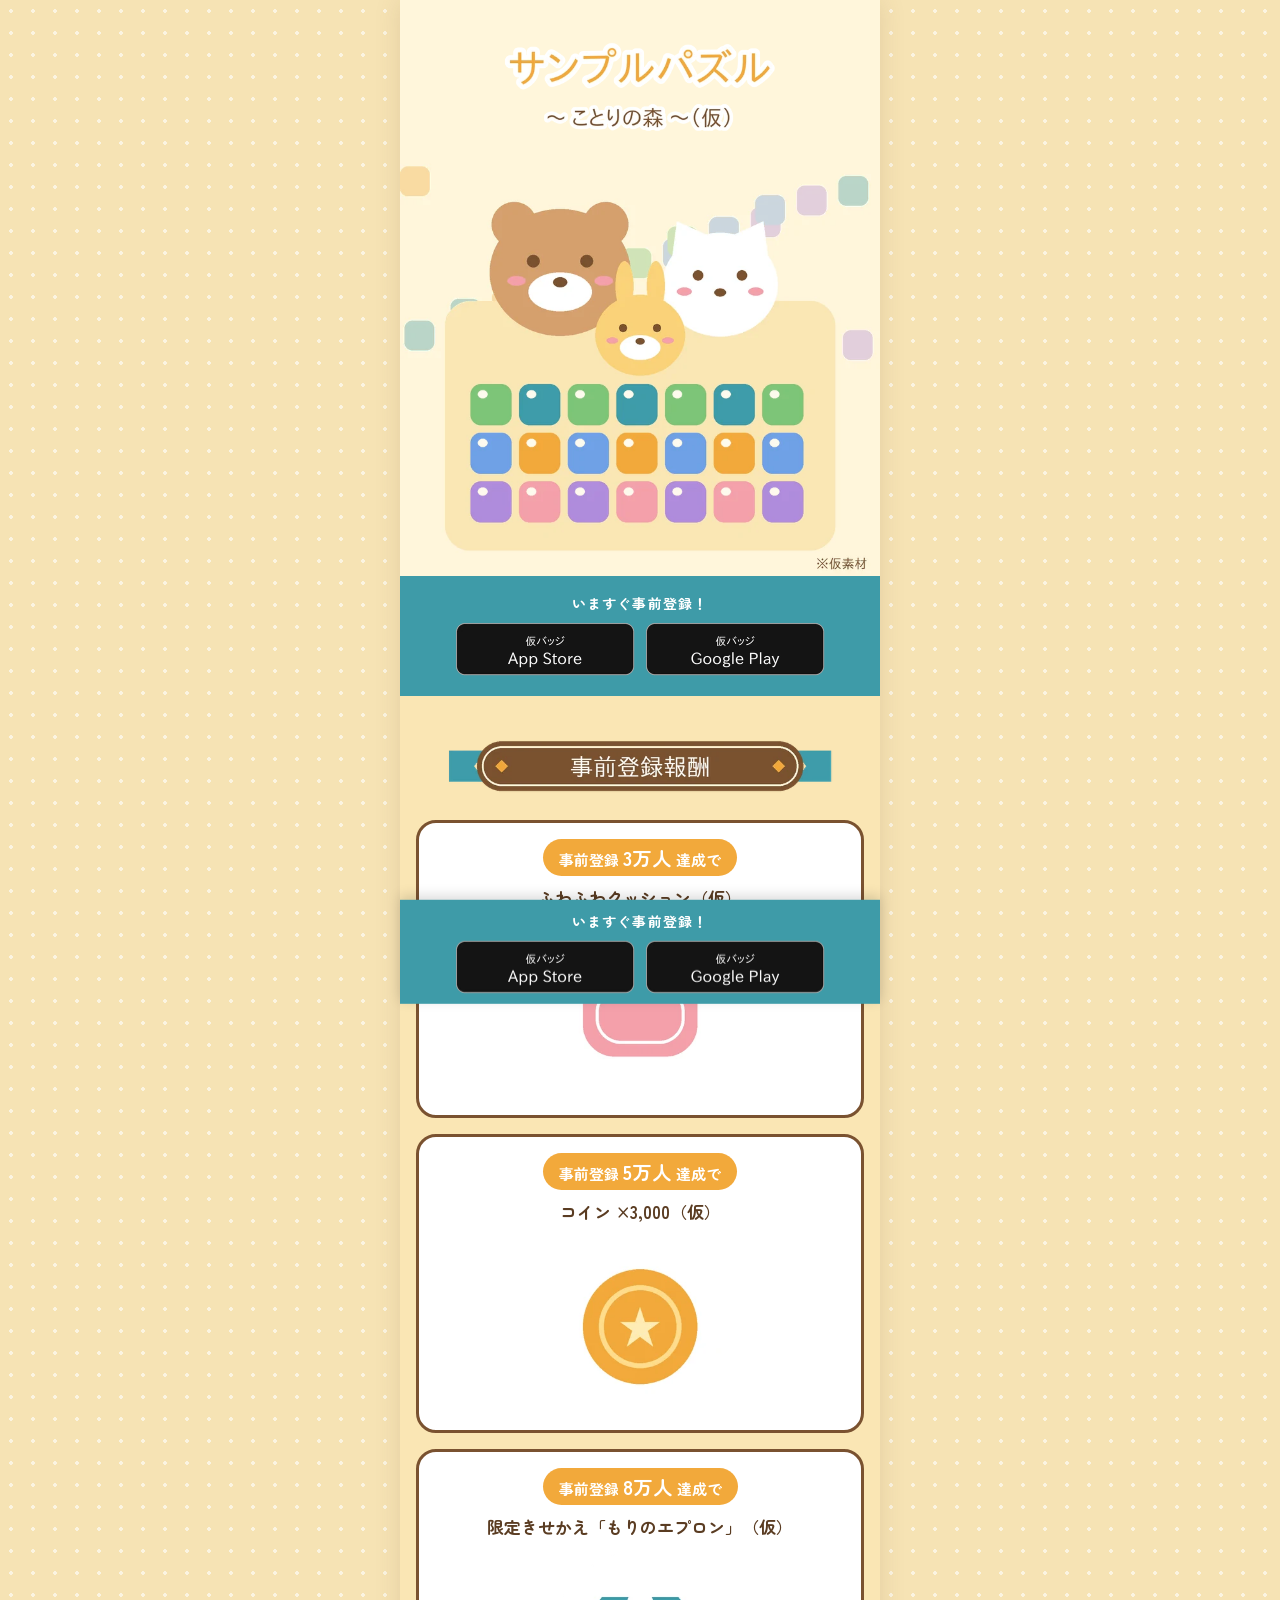
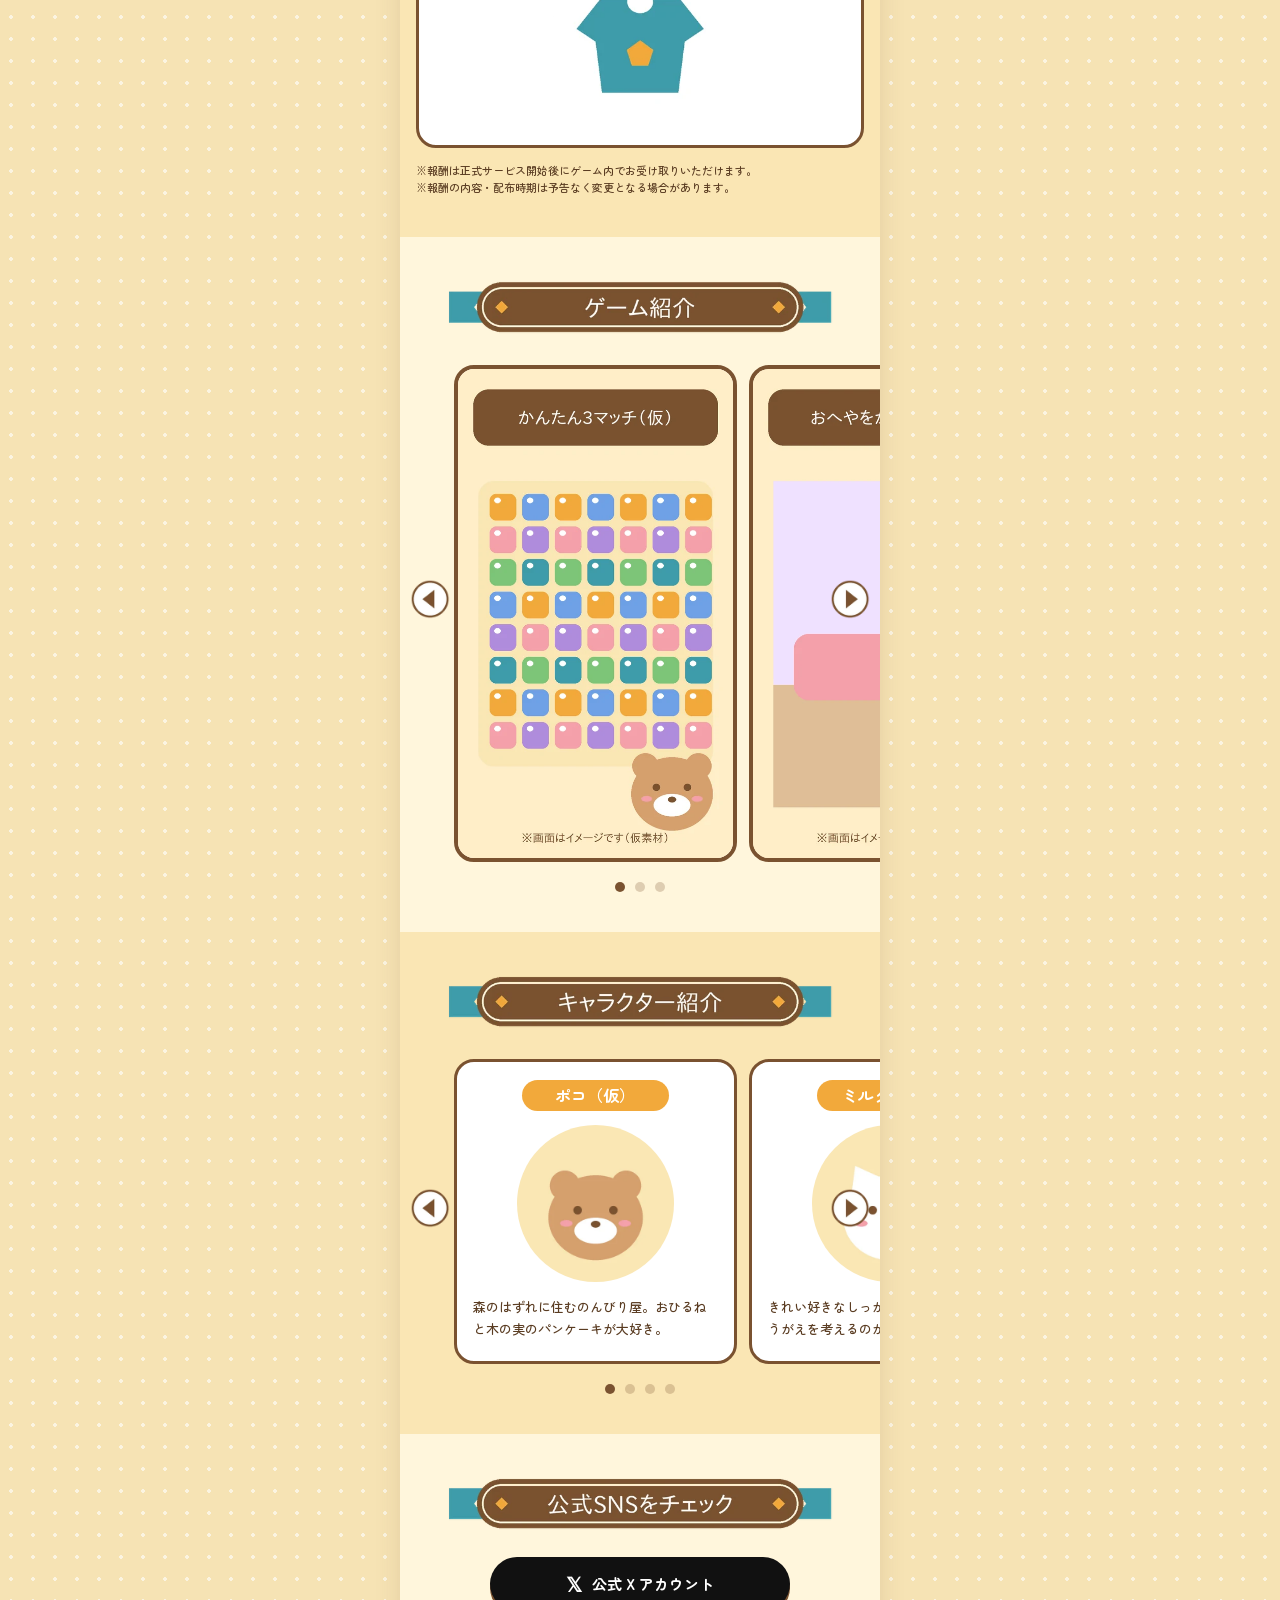
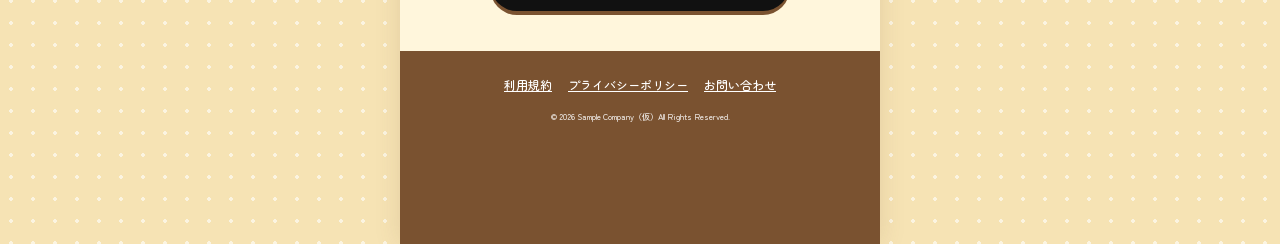
==== lp/index.html @ c40ac078 "事前登録LPのサンプルを追加（仕様書v0.7準拠・仮素材） Co-Authored-By: Claude Opus 5.5 <noreply@anthropic.com> Claude-Session" ====
<!DOCTYPE html>
<html lang="ja">
<head>
  <meta charset="UTF-8">
  <meta name="viewport" content="width=device-width, initial-scale=1, viewport-fit=cover">
  <title>サンプルパズル（仮）｜事前登録受付中</title>
  <meta name="description" content="かんたん3マッチパズル「サンプルパズル（仮）」の事前登録受付中！登録者数に応じて報酬をプレゼント。">

  <!-- OGP / Twitter カード（URL は config.js と合わせて管理） -->
  <meta property="og:type" content="website">
  <meta property="og:site_name" content="サンプルパズル（仮）">
  <meta property="og:title" content="サンプルパズル（仮）｜事前登録受付中">
  <meta property="og:description" content="かんたん3マッチパズル「サンプルパズル（仮）」の事前登録受付中！">
  <meta property="og:url" content="https://example.com/">
  <meta property="og:image" content="https://example.com/assets/img/ogp.png">
  <meta property="og:image:width" content="1200">
  <meta property="og:image:height" content="630">
  <meta property="og:locale" content="ja_JP">
  <meta name="twitter:card" content="summary_large_image">
  <meta name="twitter:site" content="@example_sample_puzzle">

  <link rel="preconnect" href="https://fonts.googleapis.com">
  <link rel="preconnect" href="https://fonts.gstatic.com" crossorigin>
  <link rel="stylesheet" href="https://fonts.googleapis.com/css2?family=Zen+Maru+Gothic:wght@500;700&display=swap">
  <link rel="stylesheet" href="assets/css/style.css">
  <link rel="preload" as="image" href="assets/img/kv.webp">

  <!-- OS 判定: 描画前に判定してボタンのちらつきを防ぐ。判定不可（PC 等）は両方表示 -->
  <script>
    (function () {
      var ua = navigator.userAgent;
      var os = "other";
      if (/iPhone|iPad|iPod/.test(ua) || (/Macintosh/.test(ua) && navigator.maxTouchPoints > 1)) os = "ios";
      else if (/Android/.test(ua)) os = "android";
      document.documentElement.setAttribute("data-os", os);
    })();
  </script>
  <script src="assets/js/config.js" defer></script>
  <script src="assets/js/main.js" defer></script>
</head>
<body>
  <div class="page">
    <main>
      <!-- S01 KV -->
      <header class="kv" id="s01">
        <img class="kv__image" src="assets/img/kv.webp" width="750" height="900" alt="サンプルパズル（仮）のキャラクターたちとパズル画面のイメージ" fetchpriority="high">
        <h1 class="kv__logo">
          <img src="assets/img/logo.webp" width="600" height="220" alt="サンプルパズル 〜ことりの森〜（仮）">
        </h1>
      </header>

      <!-- S02 CTA -->
      <section class="cta" id="s02" aria-label="事前登録">
        <p class="cta__lead">いますぐ事前登録！</p>
        <div class="store-buttons">
          <a class="store-button store-button--ios" data-href="store.ios" href="#">
            <img src="assets/img/badge_appstore.webp" width="360" height="108" alt="App Store で事前登録">
          </a>
          <a class="store-button store-button--android" data-href="store.android" href="#">
            <img src="assets/img/badge_googleplay.webp" width="360" height="108" alt="Google Play で事前登録">
          </a>
        </div>
      </section>

      <!-- S03 報酬 -->
      <section class="section reward" id="s03">
        <h2 class="section__heading">
          <img src="assets/img/h_reward.webp" width="640" height="110" alt="事前登録報酬" loading="lazy">
        </h2>
        <ol class="reward__list">
          <li class="reward-card">
            <p class="reward-card__count">事前登録 <strong>3万人</strong> 達成で</p>
            <p class="reward-card__name">ふわふわクッション（仮）</p>
            <img class="reward-card__image" src="assets/img/reward_1.webp" width="400" height="300" alt="" loading="lazy">
          </li>
          <li class="reward-card">
            <p class="reward-card__count">事前登録 <strong>5万人</strong> 達成で</p>
            <p class="reward-card__name">コイン ×3,000（仮）</p>
            <img class="reward-card__image" src="assets/img/reward_2.webp" width="400" height="300" alt="" loading="lazy">
          </li>
          <li class="reward-card">
            <p class="reward-card__count">事前登録 <strong>8万人</strong> 達成で</p>
            <p class="reward-card__name">限定きせかえ「もりのエプロン」（仮）</p>
            <img class="reward-card__image" src="assets/img/reward_3.webp" width="400" height="300" alt="" loading="lazy">
          </li>
        </ol>
        <p class="reward__note">
          ※報酬は正式サービス開始後にゲーム内でお受け取りいただけます。<br>
          ※報酬の内容・配布時期は予告なく変更となる場合があります。
        </p>
      </section>

      <!-- S04 ゲーム紹介 -->
      <section class="section game" id="s04">
        <h2 class="section__heading">
          <img src="assets/img/h_game.webp" width="640" height="110" alt="ゲーム紹介" loading="lazy">
        </h2>
        <div class="slider slider--screens" data-slider aria-label="ゲーム画面" aria-roledescription="carousel">
          <button class="slider__arrow slider__arrow--prev" type="button" aria-label="前のゲーム画面">
            <img src="assets/img/arrow_left.webp" width="96" height="96" alt="" loading="lazy">
          </button>
          <ul class="slider__track">
            <li class="slider__slide">
              <img class="screen" src="assets/img/ss_1.webp" width="540" height="960" alt="ゲーム画面1: 同じ色のブロックを3つそろえて消すパズル" loading="lazy">
            </li>
            <li class="slider__slide">
              <img class="screen" src="assets/img/ss_2.webp" width="540" height="960" alt="ゲーム画面2: 家具を置いておへやをかざる画面" loading="lazy">
            </li>
            <li class="slider__slide">
              <img class="screen" src="assets/img/ss_3.webp" width="540" height="960" alt="ゲーム画面3: なかまのキャラクター一覧" loading="lazy">
            </li>
          </ul>
          <button class="slider__arrow slider__arrow--next" type="button" aria-label="次のゲーム画面">
            <img src="assets/img/arrow_right.webp" width="96" height="96" alt="" loading="lazy">
          </button>
          <div class="slider__dots"></div>
        </div>
      </section>

      <!-- S05 キャラ紹介 -->
      <section class="section chara" id="s05">
        <h2 class="section__heading">
          <img src="assets/img/h_chara.webp" width="640" height="110" alt="キャラクター紹介" loading="lazy">
        </h2>
        <div class="slider slider--chara" data-slider aria-label="キャラクター" aria-roledescription="carousel">
          <button class="slider__arrow slider__arrow--prev" type="button" aria-label="前のキャラクター">
            <img src="assets/img/arrow_left.webp" width="96" height="96" alt="" loading="lazy">
          </button>
          <ul class="slider__track">
            <li class="slider__slide">
              <article class="chara-card">
                <h3 class="chara-card__name">ポコ（仮）</h3>
                <img class="chara-card__image" src="assets/img/chara_1.webp" width="400" height="400" alt="" loading="lazy">
                <p class="chara-card__text">森のはずれに住むのんびり屋。おひるねと木の実のパンケーキが大好き。</p>
              </article>
            </li>
            <li class="slider__slide">
              <article class="chara-card">
                <h3 class="chara-card__name">ミルク（仮）</h3>
                <img class="chara-card__image" src="assets/img/chara_2.webp" width="400" height="400" alt="" loading="lazy">
                <p class="chara-card__text">きれい好きなしっかり者。おへやのもようがえを考えるのが得意。</p>
              </article>
            </li>
            <li class="slider__slide">
              <article class="chara-card">
                <h3 class="chara-card__name">ぴょん太（仮）</h3>
                <img class="chara-card__image" src="assets/img/chara_3.webp" width="400" height="400" alt="" loading="lazy">
                <p class="chara-card__text">元気いっぱいの食いしんぼう。ぴょんぴょん跳ねてブロックを集める。</p>
              </article>
            </li>
            <li class="slider__slide">
              <article class="chara-card">
                <h3 class="chara-card__name">ソラ（仮）</h3>
                <img class="chara-card__image" src="assets/img/chara_4.webp" width="400" height="400" alt="" loading="lazy">
                <p class="chara-card__text">空をながめるのが好きな物知り。みんなにパズルのコツを教えてくれる。</p>
              </article>
            </li>
          </ul>
          <button class="slider__arrow slider__arrow--next" type="button" aria-label="次のキャラクター">
            <img src="assets/img/arrow_right.webp" width="96" height="96" alt="" loading="lazy">
          </button>
          <div class="slider__dots"></div>
        </div>
      </section>

      <!-- S06 SNS -->
      <section class="section sns" id="s06">
        <h2 class="section__heading">
          <img src="assets/img/h_sns.webp" width="640" height="110" alt="公式SNSをチェックしてね" loading="lazy">
        </h2>
        <a class="sns__button" data-href="sns.x" href="#">
          <span class="sns__icon" aria-hidden="true">𝕏</span>
          <span>公式 X アカウント</span>
        </a>
      </section>
    </main>

    <!-- S07 フッター -->
    <footer class="footer" id="s07">
      <ul class="footer__links">
        <li><a data-href="footer.terms" href="#">利用規約</a></li>
        <li><a data-href="footer.privacy" href="#">プライバシーポリシー</a></li>
        <li><a data-href="footer.contact" href="#">お問い合わせ</a></li>
      </ul>
      <p class="footer__copy"><small>&copy; 2026 Sample Company（仮）All Rights Reserved.</small></p>
    </footer>
  </div>

  <!-- C01 追従 CTA バー（S02 と同デザイン） -->
  <aside class="follow-bar" id="c01" aria-label="事前登録" aria-hidden="true">
    <div class="follow-bar__inner">
      <p class="cta__lead">いますぐ事前登録！</p>
      <div class="store-buttons">
        <a class="store-button store-button--ios" data-href="store.ios" href="#" tabindex="-1">
          <img src="assets/img/badge_appstore.webp" width="360" height="108" alt="App Store で事前登録" loading="lazy">
        </a>
        <a class="store-button store-button--android" data-href="store.android" href="#" tabindex="-1">
          <img src="assets/img/badge_googleplay.webp" width="360" height="108" alt="Google Play で事前登録" loading="lazy">
        </a>
      </div>
    </div>
  </aside>
</body>
</html>
---- lp/assets/css/style.css ----
/* ==========================================================================
   事前登録 LP サンプル
   - SP 優先（375px 基準）。ブレークポイントなし
   - 480px までは流体、超えたら幅固定で中央寄せ。背景は全幅
   ========================================================================== */

:root {
  --page-max: 480px;
  --bar-h: 96px; /* C01 の高さ（S02 と共通のボタン構成） */

  --c-bg-outer: #f6e3b4;
  --c-bg: #fff6dc;
  --c-bg-dark: #fae6b4;
  --c-text: #5a3c22;
  --c-brown: #7a5230;
  --c-teal: #3e9ba8;
  --c-orange: #f2a93b;
  --c-white: #fff;

  --font-body: "Zen Maru Gothic", "Hiragino Maru Gothic ProN", "BIZ UDPGothic", "Meiryo", sans-serif;
}

*,
*::before,
*::after {
  box-sizing: border-box;
}

html {
  -webkit-text-size-adjust: 100%;
}

body {
  margin: 0;
  font-family: var(--font-body);
  font-weight: 500;
  font-size: 15px;
  line-height: 1.7;
  color: var(--c-text);
  /* 全幅背景（PC で左右に見える部分） */
  background-color: var(--c-bg-outer);
  background-image: radial-gradient(rgba(255, 255, 255, 0.6) 2px, transparent 2px);
  background-size: 22px 22px;
}

img {
  display: block;
  max-width: 100%;
  height: auto;
}

ul,
ol {
  margin: 0;
  padding: 0;
  list-style: none;
}

h1,
h2,
h3,
p {
  margin: 0;
}

a {
  color: inherit;
}

/* ---------- ページ枠 ---------- */
.page {
  max-width: var(--page-max);
  margin: 0 auto;
  background: var(--c-bg);
  box-shadow: 0 0 24px rgba(122, 82, 48, 0.15);
}

/* ---------- S01 KV ---------- */
.kv {
  position: relative;
}

.kv__logo {
  position: absolute;
  left: 50%;
  top: 3%;
  width: 78%;
  transform: translateX(-50%);
}

/* ---------- S02 / C01 共通 CTA ---------- */
.cta {
  padding: 16px 16px 20px;
  background: var(--c-teal);
  text-align: center;
}

.cta__lead {
  margin-bottom: 6px;
  font-size: 14px;
  font-weight: 700;
  color: var(--c-white);
  letter-spacing: 0.08em;
}

.store-buttons {
  display: flex;
  justify-content: center;
  gap: 10px;
}

.store-button {
  display: block;
  width: min(48%, 180px);
  transition: transform 0.15s;
}

.store-button:active {
  transform: scale(0.96);
}

/* OS 判定: iOS / Android は 1 つだけ表示。判定不可（PC 等）は両方表示 */
[data-os="ios"] .store-button--android,
[data-os="android"] .store-button--ios {
  display: none;
}

[data-os="ios"] .store-button,
[data-os="android"] .store-button {
  width: min(60%, 220px);
}

/* ---------- C01 追従 CTA バー ---------- */
.follow-bar {
  position: fixed;
  left: 0;
  right: 0;
  bottom: 0;
  z-index: 100;
  pointer-events: none;
  transform: translateY(100%);
  visibility: hidden;
  transition: transform 0.3s ease, visibility 0s linear 0.3s;
}

.follow-bar.is-visible {
  pointer-events: auto;
  transform: translateY(0);
  visibility: visible;
  transition: transform 0.3s ease, visibility 0s;
}

.follow-bar__inner {
  max-width: var(--page-max);
  min-height: var(--bar-h);
  margin: 0 auto;
  padding: 10px 16px calc(10px + env(safe-area-inset-bottom));
  background: var(--c-teal);
  text-align: center;
  box-shadow: 0 -4px 12px rgba(0, 0, 0, 0.15);
}

/* ---------- セクション共通 ---------- */
.section {
  padding: 36px 16px 40px;
}

.section:nth-of-type(even) {
  background: var(--c-bg-dark);
}

.section__heading {
  width: 88%;
  margin: 0 auto 20px;
}

/* ---------- S03 報酬 ---------- */
.reward__list {
  display: grid;
  gap: 16px;
}

.reward-card {
  padding: 16px 16px 8px;
  border: 3px solid var(--c-brown);
  border-radius: 20px;
  background: var(--c-white);
  text-align: center;
}

.reward-card__count {
  display: inline-block;
  padding: 2px 16px;
  border-radius: 999px;
  background: var(--c-orange);
  color: var(--c-white);
  font-weight: 700;
}

.reward-card__count strong {
  font-size: 1.3em;
}

.reward-card__name {
  margin-top: 8px;
  font-size: 17px;
  font-weight: 700;
}

.reward-card__image {
  width: 62%;
  margin: 4px auto 0;
}

.reward__note {
  margin-top: 14px;
  font-size: 11px;
  line-height: 1.6;
}

/* ---------- スライダー共通（S04 / S05） ---------- */
.slider {
  position: relative;
}

.slider__track {
  position: relative; /* offsetLeft の基準 */
  display: flex;
  gap: 12px;
  overflow-x: auto;
  scroll-snap-type: x mandatory;
  scrollbar-width: none;
  -webkit-overflow-scrolling: touch;
  /* 左右に前後スライドを少し見せる */
  padding: 4px 12% 8px;
  margin: 0 -16px;
}

.slider__track::-webkit-scrollbar {
  display: none;
}

.slider__slide {
  flex: 0 0 76%;
  scroll-snap-align: center;
  scroll-snap-stop: always;
}

.slider__arrow {
  position: absolute;
  top: 45%;
  z-index: 2;
  width: 40px;
  height: 40px;
  padding: 0;
  border: 0;
  background: none;
  cursor: pointer;
  transform: translateY(-50%);
  -webkit-tap-highlight-color: transparent;
}

.slider__arrow--prev {
  left: -6px;
}

.slider__arrow--next {
  right: -6px;
}

.slider__arrow:focus-visible,
.slider__dot:focus-visible {
  outline: 3px solid var(--c-orange);
  outline-offset: 2px;
  border-radius: 50%;
}

.slider__dots {
  display: flex;
  justify-content: center;
  gap: 10px;
  margin-top: 12px;
}

.slider__dot {
  width: 10px;
  height: 10px;
  padding: 0;
  border: 0;
  border-radius: 50%;
  background: rgba(122, 82, 48, 0.25);
  cursor: pointer;
}

.slider__dot.is-active {
  background: var(--c-brown);
}

/* S04 スクショ */
.screen {
  border: 4px solid var(--c-brown);
  border-radius: 20px;
  background: var(--c-white);
}

/* S05 キャラカード */
.chara-card {
  height: 100%;
  padding: 18px 16px 20px;
  border: 3px solid var(--c-brown);
  border-radius: 20px;
  background: var(--c-white);
  text-align: center;
}

.chara-card__name {
  display: inline-block;
  min-width: 60%;
  padding: 2px 16px;
  border-radius: 999px;
  background: var(--c-orange);
  color: var(--c-white);
  font-size: 16px;
}

.chara-card__image {
  width: 64%;
  margin: 14px auto;
  border-radius: 50%;
}

.chara-card__text {
  font-size: 13px;
  text-align: left;
}

/* ---------- S06 SNS ---------- */
.sns {
  text-align: center;
}

.sns__button {
  display: inline-flex;
  align-items: center;
  justify-content: center;
  gap: 10px;
  width: min(80%, 300px);
  padding: 14px 20px;
  border-radius: 999px;
  background: #111;
  color: var(--c-white);
  font-weight: 700;
  text-decoration: none;
  box-shadow: 0 4px 0 var(--c-brown);
  transition: transform 0.15s, box-shadow 0.15s;
}

.sns__button:active {
  transform: translateY(4px);
  box-shadow: none;
}

.sns__icon {
  font-size: 20px;
  line-height: 1;
}

/* ---------- S07 フッター ---------- */
.footer {
  padding: 24px 16px;
  /* 状態C: フッター到達時も C01 にフッターが隠れないよう、末尾にバー分の余白 */
  padding-bottom: calc(24px + var(--bar-h) + env(safe-area-inset-bottom));
  background: var(--c-brown);
  color: var(--c-white);
  text-align: center;
}

.footer__links {
  display: flex;
  flex-wrap: wrap;
  justify-content: center;
  gap: 4px 16px;
  font-size: 12px;
}

.footer__copy {
  margin-top: 12px;
  font-size: 10px;
  opacity: 0.85;
}

@media (prefers-reduced-motion: reduce) {
  .follow-bar,
  .follow-bar.is-visible {
    transition: none;
  }
}
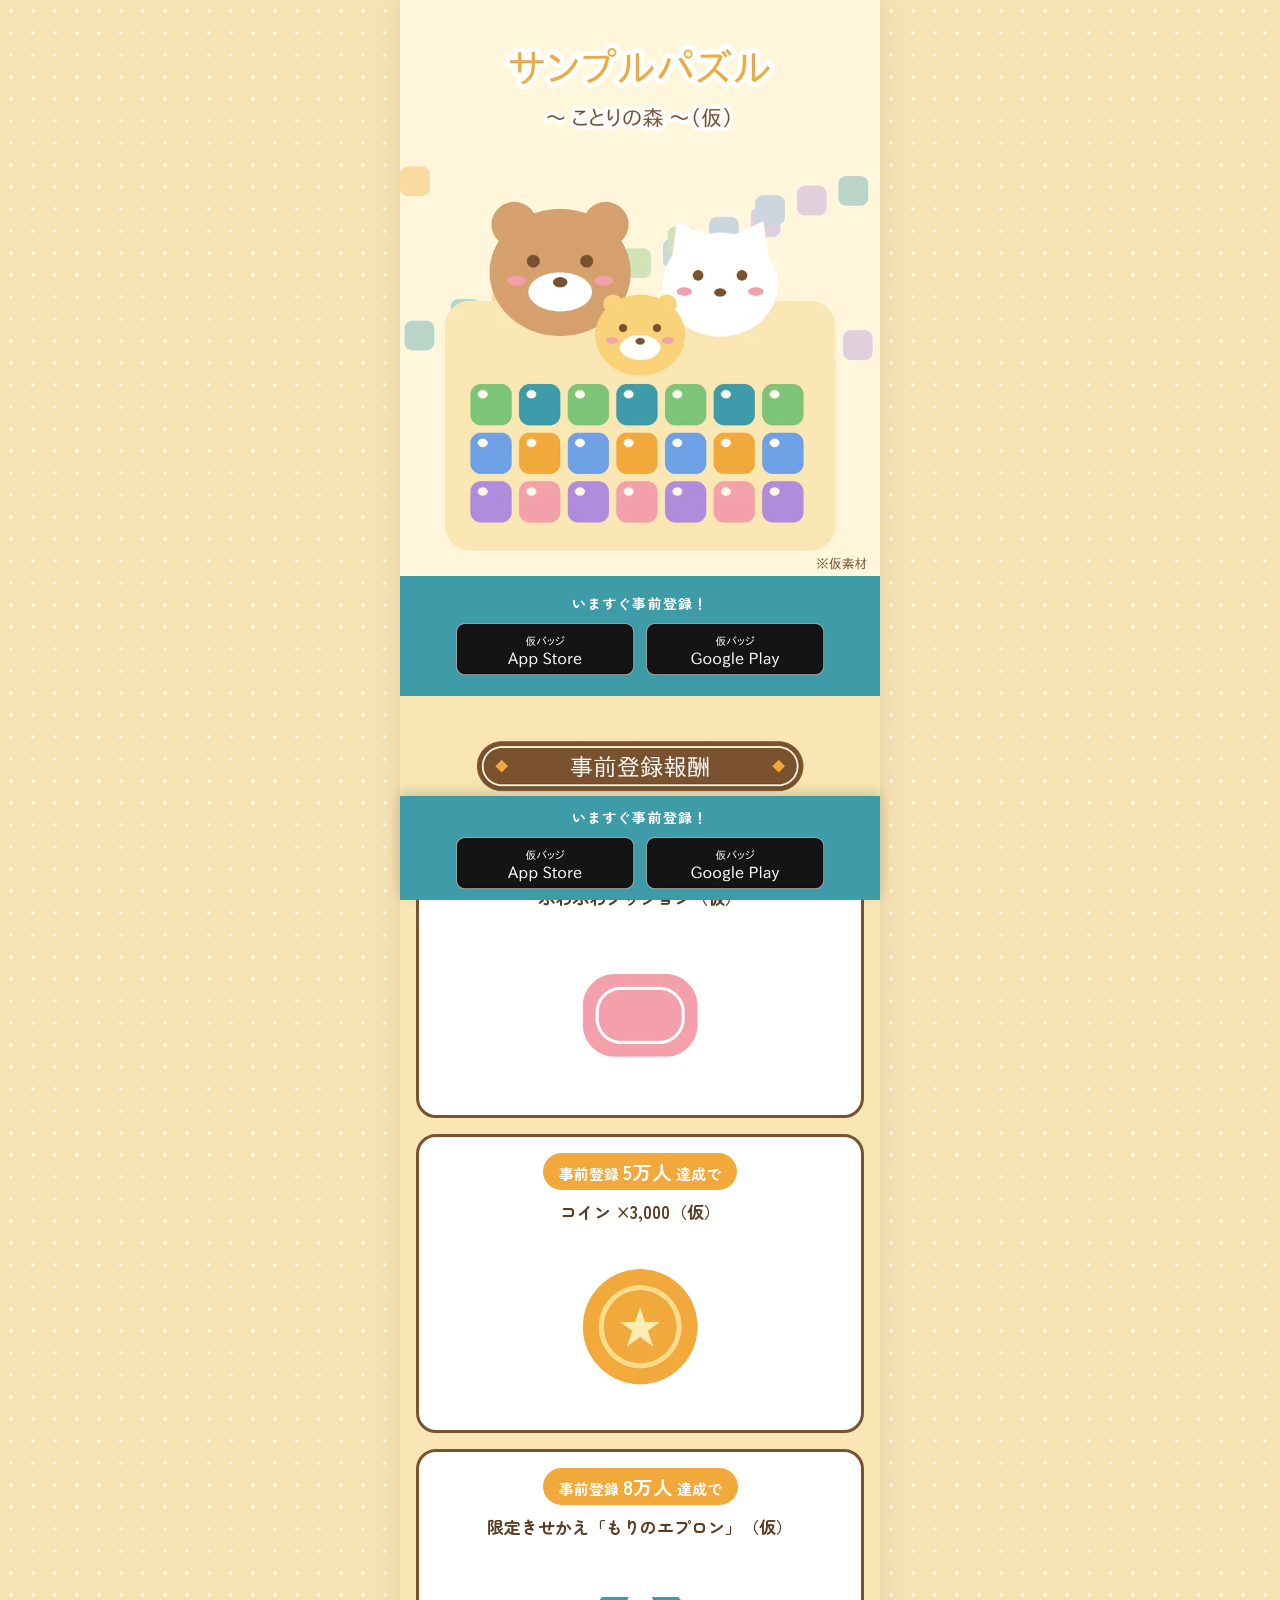
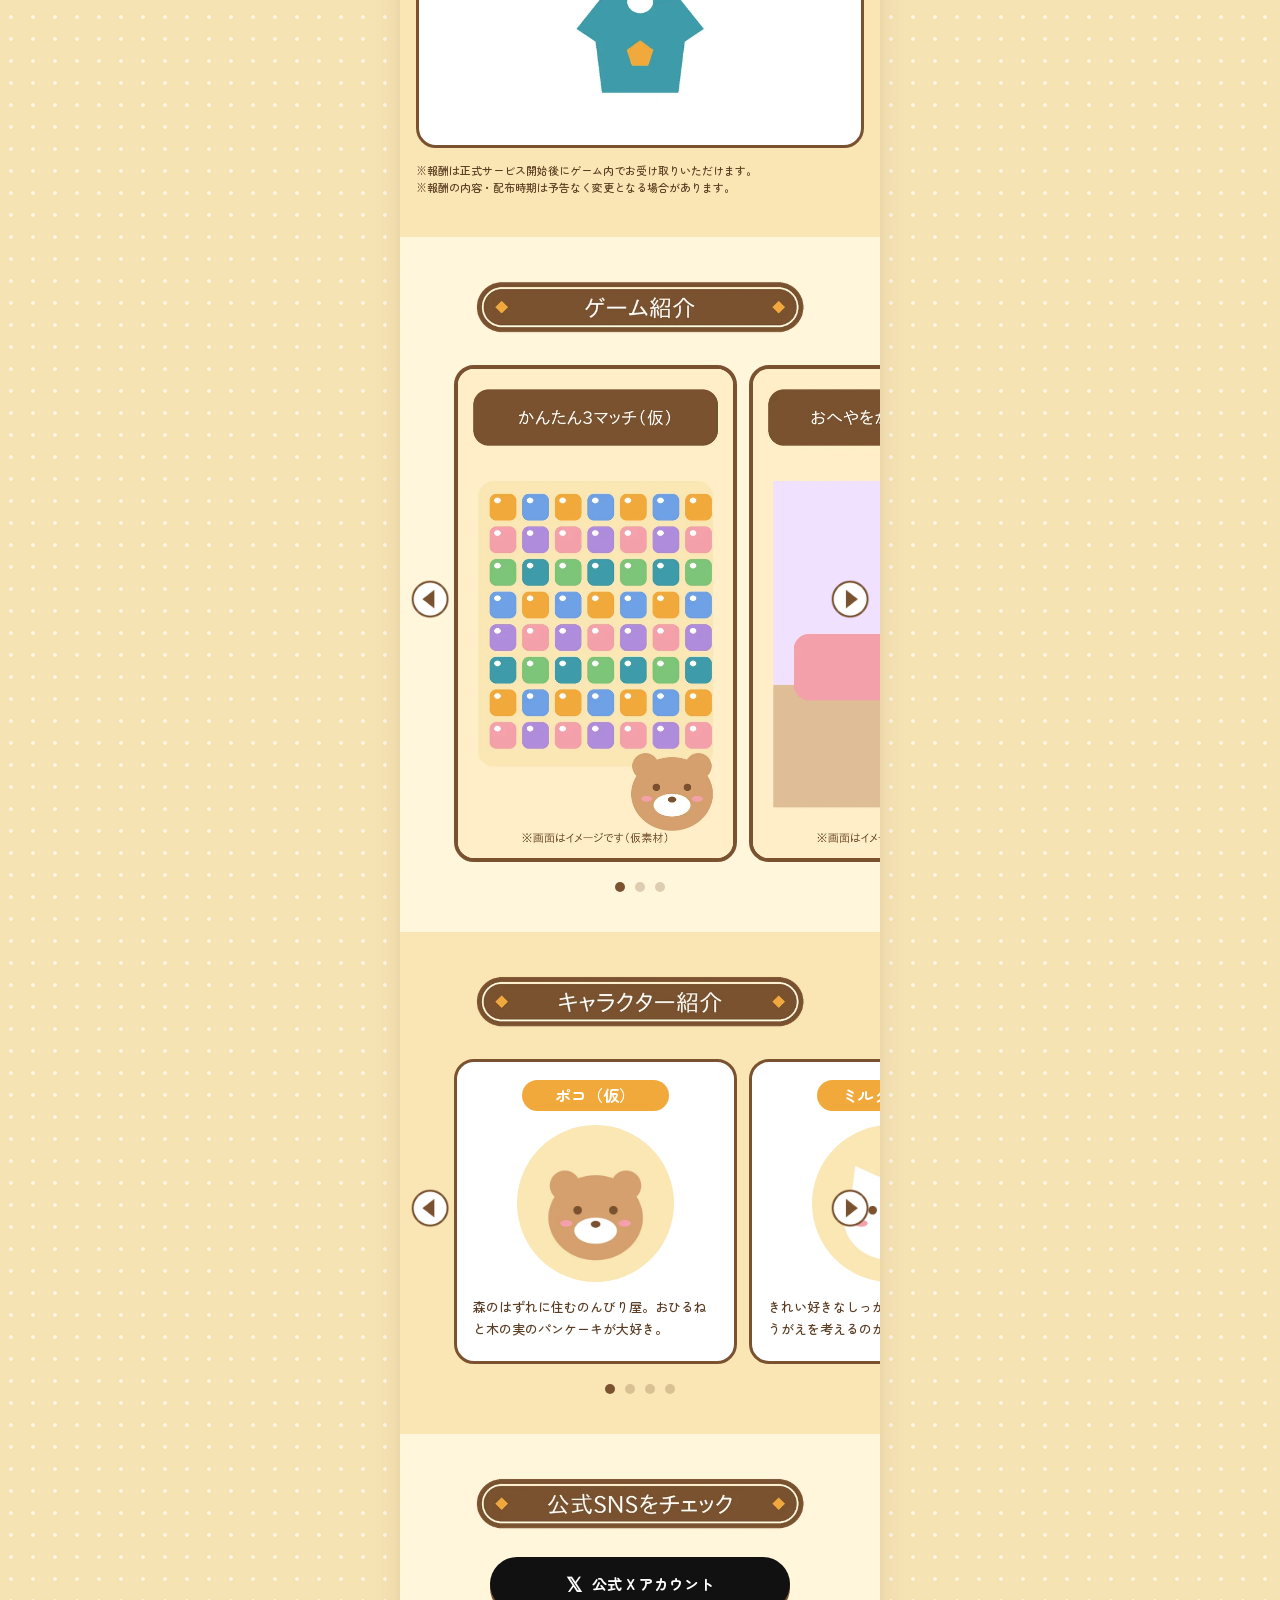
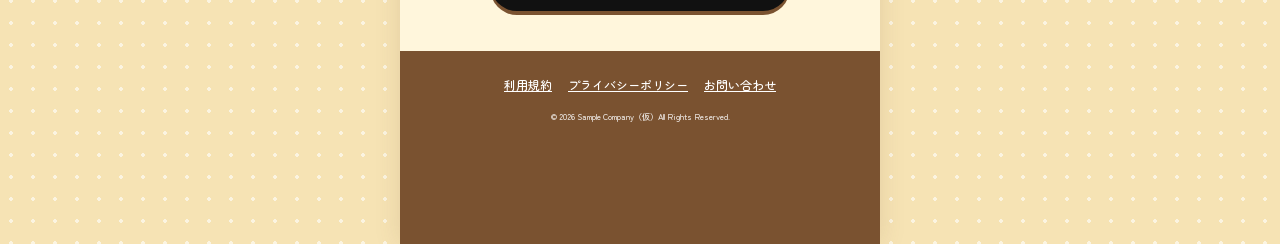
==== commit 1635b1c5: "LP修正: 見出し下の色レイヤー削除・追従バー常時表示・KVのキャラ差し替え Co-Authored-By: Claude Opus 5.5 <noreply@anthropic.com> Claud" ====
--- a/lp/index.html
+++ b/lp/index.html
@@ -143,9 +143,9 @@
             </li>
             <li class="slider__slide">
               <article class="chara-card">
-                <h3 class="chara-card__name">ぴょん太（仮）</h3>
+                <h3 class="chara-card__name">モカ（仮）</h3>
                 <img class="chara-card__image" src="assets/img/chara_3.webp" width="400" height="400" alt="" loading="lazy">
-                <p class="chara-card__text">元気いっぱいの食いしんぼう。ぴょんぴょん跳ねてブロックを集める。</p>
+                <p class="chara-card__text">元気いっぱいの食いしんぼう。ちょこちょこ走り回ってブロックを集める。</p>
               </article>
             </li>
             <li class="slider__slide">
@@ -186,15 +186,15 @@
     </footer>
   </div>
 
-  <!-- C01 追従 CTA バー（S02 と同デザイン） -->
-  <aside class="follow-bar" id="c01" aria-label="事前登録" aria-hidden="true">
+  <!-- C01 追従 CTA バー（S02 と同デザイン・常時表示） -->
+  <aside class="follow-bar" id="c01" aria-label="事前登録">
     <div class="follow-bar__inner">
       <p class="cta__lead">いますぐ事前登録！</p>
       <div class="store-buttons">
-        <a class="store-button store-button--ios" data-href="store.ios" href="#" tabindex="-1">
+        <a class="store-button store-button--ios" data-href="store.ios" href="#">
           <img src="assets/img/badge_appstore.webp" width="360" height="108" alt="App Store で事前登録" loading="lazy">
         </a>
-        <a class="store-button store-button--android" data-href="store.android" href="#" tabindex="-1">
+        <a class="store-button store-button--android" data-href="store.android" href="#">
           <img src="assets/img/badge_googleplay.webp" width="360" height="108" alt="Google Play で事前登録" loading="lazy">
         </a>
       </div>
--- a/lp/assets/css/style.css
+++ b/lp/assets/css/style.css
@@ -131,23 +131,13 @@
 }
 
 /* ---------- C01 追従 CTA バー ---------- */
+/* 初期表示から常に画面下部に固定表示 */
 .follow-bar {
   position: fixed;
   left: 0;
   right: 0;
   bottom: 0;
   z-index: 100;
-  pointer-events: none;
-  transform: translateY(100%);
-  visibility: hidden;
-  transition: transform 0.3s ease, visibility 0s linear 0.3s;
-}
-
-.follow-bar.is-visible {
-  pointer-events: auto;
-  transform: translateY(0);
-  visibility: visible;
-  transition: transform 0.3s ease, visibility 0s;
 }
 
 .follow-bar__inner {
@@ -368,7 +358,7 @@
 /* ---------- S07 フッター ---------- */
 .footer {
   padding: 24px 16px;
-  /* 状態C: フッター到達時も C01 にフッターが隠れないよう、末尾にバー分の余白 */
+  /* C01 にフッターが隠れないよう、末尾にバー分の余白 */
   padding-bottom: calc(24px + var(--bar-h) + env(safe-area-inset-bottom));
   background: var(--c-brown);
   color: var(--c-white);
@@ -388,10 +378,3 @@
   font-size: 10px;
   opacity: 0.85;
 }
-
-@media (prefers-reduced-motion: reduce) {
-  .follow-bar,
-  .follow-bar.is-visible {
-    transition: none;
-  }
-}
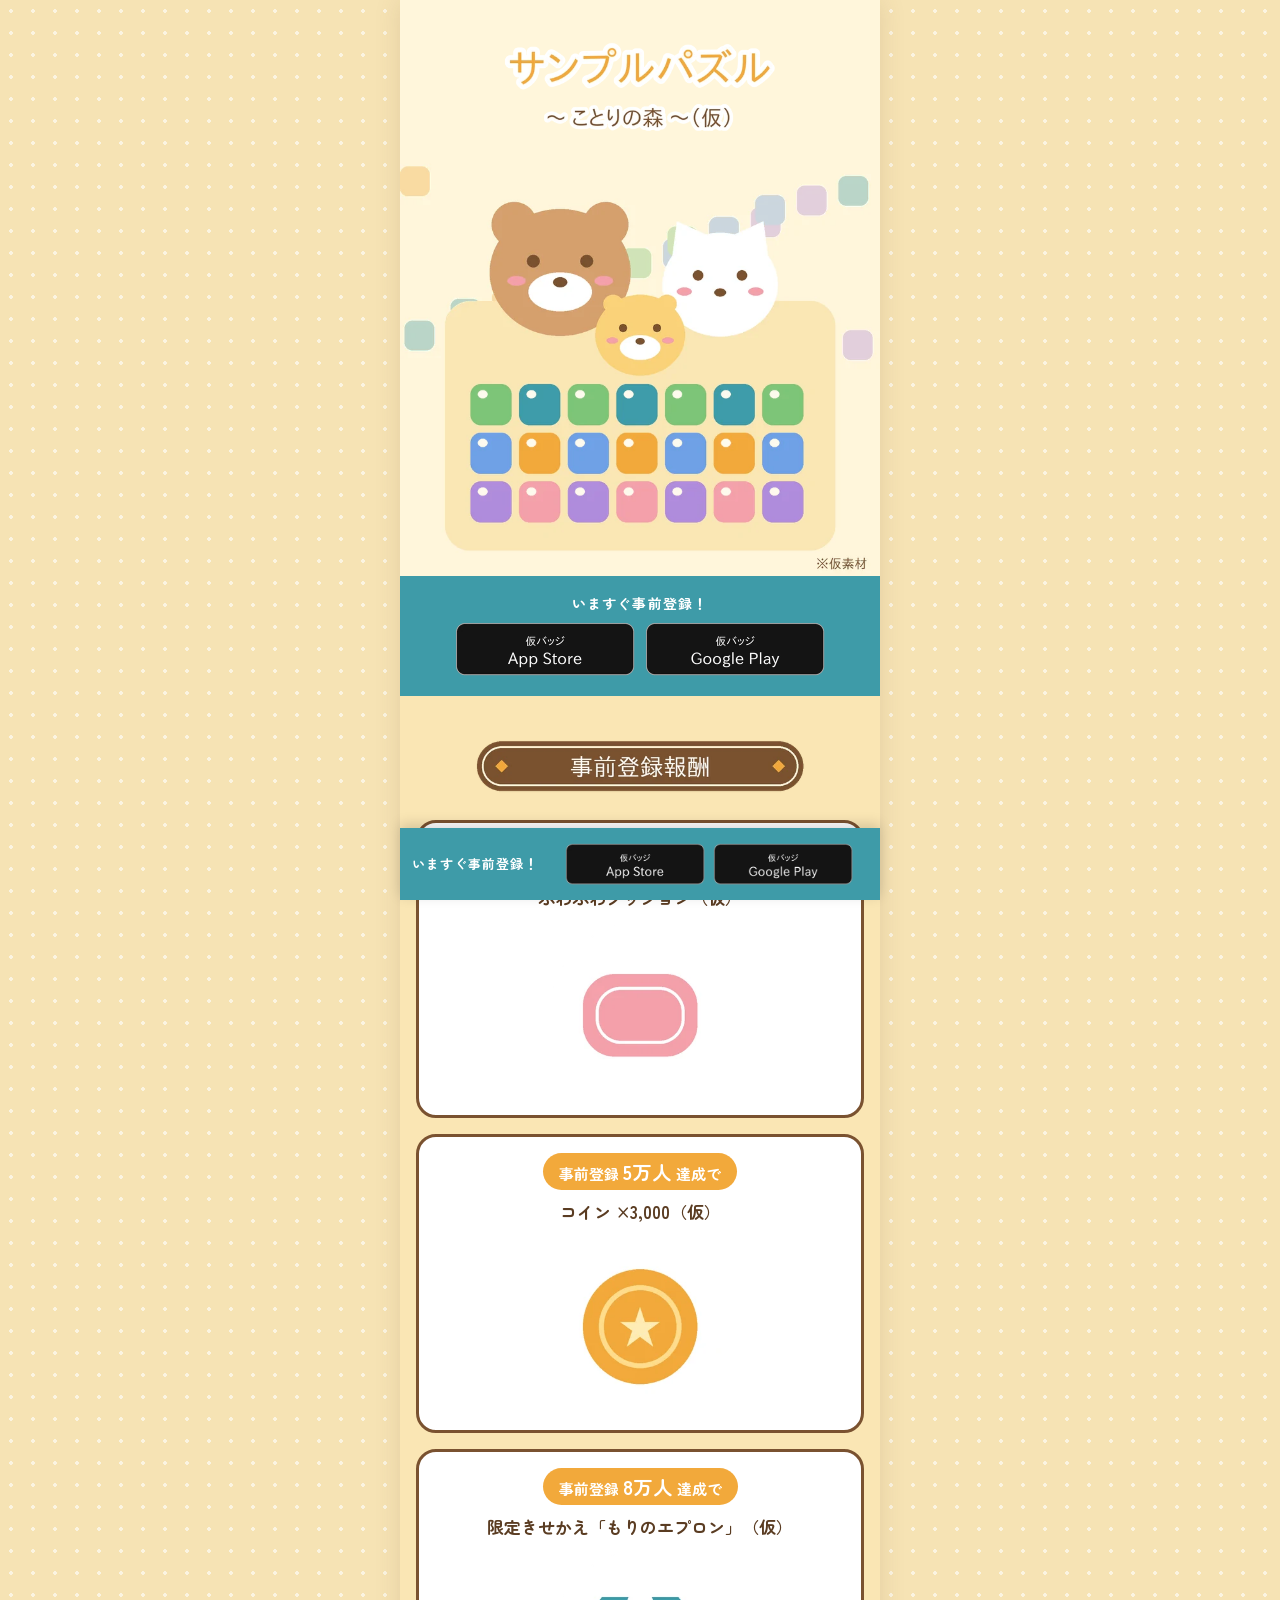
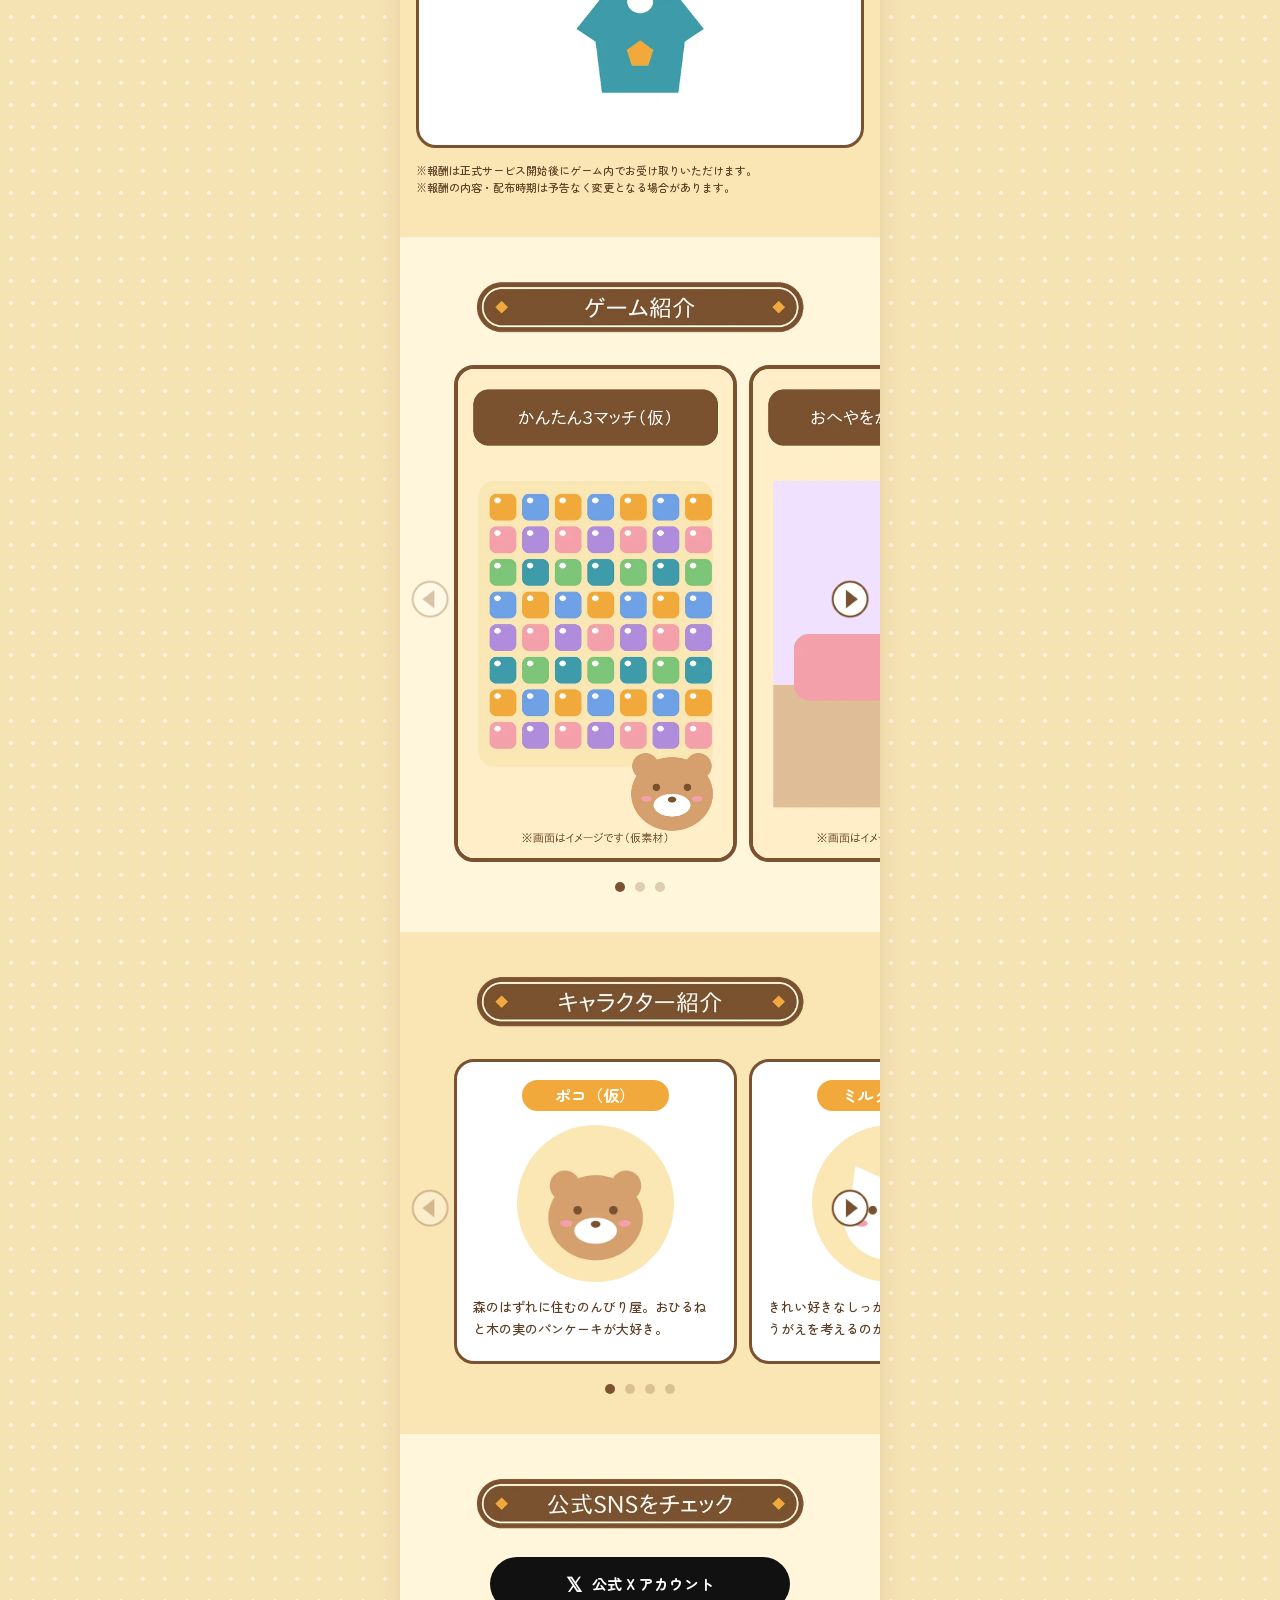
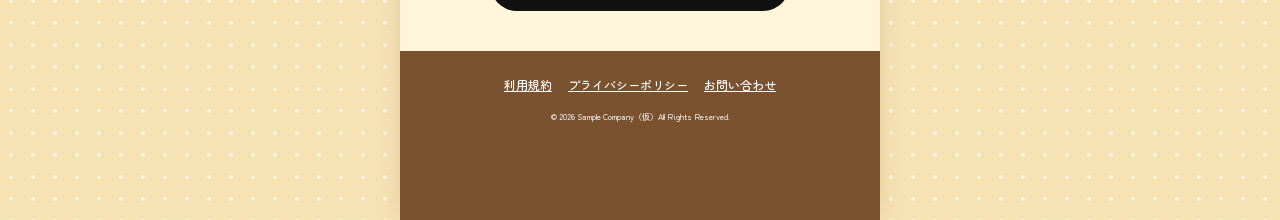
==== commit 85e9ebcf: "LP: 画像表示の高速化（Webフォントの非同期読み込み・画像の非同期デコード） Co-Authored-By: Claude Opus 5.5 <noreply@anthropic.com> Cla" ====
--- a/lp/index.html
+++ b/lp/index.html
@@ -21,9 +21,11 @@
 
   <link rel="preconnect" href="https://fonts.googleapis.com">
   <link rel="preconnect" href="https://fonts.gstatic.com" crossorigin>
-  <link rel="stylesheet" href="https://fonts.googleapis.com/css2?family=Zen+Maru+Gothic:wght@500;700&display=swap">
+  <!-- Web フォントは描画をブロックしないよう非同期で読み込む（届くまではシステムフォントで表示） -->
+  <link rel="preload" as="style" href="https://fonts.googleapis.com/css2?family=Zen+Maru+Gothic:wght@500;700&display=swap" onload="this.onload=null;this.rel='stylesheet'">
+  <noscript><link rel="stylesheet" href="https://fonts.googleapis.com/css2?family=Zen+Maru+Gothic:wght@500;700&display=swap"></noscript>
   <link rel="stylesheet" href="assets/css/style.css">
-  <link rel="preload" as="image" href="assets/img/kv.webp">
+  <link rel="preload" as="image" href="assets/img/kv.webp" fetchpriority="high">
 
   <!-- OS 判定: 描画前に判定してボタンのちらつきを防ぐ。判定不可（PC 等）は両方表示 -->
   <script>
@@ -45,7 +47,7 @@
       <header class="kv" id="s01">
         <img class="kv__image" src="assets/img/kv.webp" width="750" height="900" alt="サンプルパズル（仮）のキャラクターたちとパズル画面のイメージ" fetchpriority="high">
         <h1 class="kv__logo">
-          <img src="assets/img/logo.webp" width="600" height="220" alt="サンプルパズル 〜ことりの森〜（仮）">
+          <img src="assets/img/logo.webp" width="600" height="220" alt="サンプルパズル 〜ことりの森〜（仮）" decoding="async">
         </h1>
       </header>
 
@@ -54,10 +56,10 @@
         <p class="cta__lead">いますぐ事前登録！</p>
         <div class="store-buttons">
           <a class="store-button store-button--ios" data-href="store.ios" href="#">
-            <img src="assets/img/badge_appstore.webp" width="360" height="108" alt="App Store で事前登録">
+            <img src="assets/img/badge_appstore.webp" width="360" height="108" alt="App Store で事前登録" decoding="async">
           </a>
           <a class="store-button store-button--android" data-href="store.android" href="#">
-            <img src="assets/img/badge_googleplay.webp" width="360" height="108" alt="Google Play で事前登録">
+            <img src="assets/img/badge_googleplay.webp" width="360" height="108" alt="Google Play で事前登録" decoding="async">
           </a>
         </div>
       </section>
@@ -65,23 +67,23 @@
       <!-- S03 報酬 -->
       <section class="section reward" id="s03">
         <h2 class="section__heading">
-          <img src="assets/img/h_reward.webp" width="640" height="110" alt="事前登録報酬" loading="lazy">
+          <img src="assets/img/h_reward.webp" width="640" height="110" alt="事前登録報酬" loading="lazy" decoding="async">
         </h2>
         <ol class="reward__list">
           <li class="reward-card">
             <p class="reward-card__count">事前登録 <strong>3万人</strong> 達成で</p>
             <p class="reward-card__name">ふわふわクッション（仮）</p>
-            <img class="reward-card__image" src="assets/img/reward_1.webp" width="400" height="300" alt="" loading="lazy">
+            <img class="reward-card__image" src="assets/img/reward_1.webp" width="400" height="300" alt="" loading="lazy" decoding="async">
           </li>
           <li class="reward-card">
             <p class="reward-card__count">事前登録 <strong>5万人</strong> 達成で</p>
             <p class="reward-card__name">コイン ×3,000（仮）</p>
-            <img class="reward-card__image" src="assets/img/reward_2.webp" width="400" height="300" alt="" loading="lazy">
+            <img class="reward-card__image" src="assets/img/reward_2.webp" width="400" height="300" alt="" loading="lazy" decoding="async">
           </li>
           <li class="reward-card">
             <p class="reward-card__count">事前登録 <strong>8万人</strong> 達成で</p>
             <p class="reward-card__name">限定きせかえ「もりのエプロン」（仮）</p>
-            <img class="reward-card__image" src="assets/img/reward_3.webp" width="400" height="300" alt="" loading="lazy">
+            <img class="reward-card__image" src="assets/img/reward_3.webp" width="400" height="300" alt="" loading="lazy" decoding="async">
           </li>
         </ol>
         <p class="reward__note">
@@ -93,25 +95,25 @@
       <!-- S04 ゲーム紹介 -->
       <section class="section game" id="s04">
         <h2 class="section__heading">
-          <img src="assets/img/h_game.webp" width="640" height="110" alt="ゲーム紹介" loading="lazy">
+          <img src="assets/img/h_game.webp" width="640" height="110" alt="ゲーム紹介" loading="lazy" decoding="async">
         </h2>
         <div class="slider slider--screens" data-slider aria-label="ゲーム画面" aria-roledescription="carousel">
           <button class="slider__arrow slider__arrow--prev" type="button" aria-label="前のゲーム画面">
-            <img src="assets/img/arrow_left.webp" width="96" height="96" alt="" loading="lazy">
+            <img src="assets/img/arrow_left.webp" width="96" height="96" alt="" loading="lazy" decoding="async">
           </button>
           <ul class="slider__track">
             <li class="slider__slide">
-              <img class="screen" src="assets/img/ss_1.webp" width="540" height="960" alt="ゲーム画面1: 同じ色のブロックを3つそろえて消すパズル" loading="lazy">
-            </li>
-            <li class="slider__slide">
-              <img class="screen" src="assets/img/ss_2.webp" width="540" height="960" alt="ゲーム画面2: 家具を置いておへやをかざる画面" loading="lazy">
-            </li>
-            <li class="slider__slide">
-              <img class="screen" src="assets/img/ss_3.webp" width="540" height="960" alt="ゲーム画面3: なかまのキャラクター一覧" loading="lazy">
+              <img class="screen" src="assets/img/ss_1.webp" width="540" height="960" alt="ゲーム画面1: 同じ色のブロックを3つそろえて消すパズル" loading="lazy" decoding="async">
+            </li>
+            <li class="slider__slide">
+              <img class="screen" src="assets/img/ss_2.webp" width="540" height="960" alt="ゲーム画面2: 家具を置いておへやをかざる画面" loading="lazy" decoding="async">
+            </li>
+            <li class="slider__slide">
+              <img class="screen" src="assets/img/ss_3.webp" width="540" height="960" alt="ゲーム画面3: なかまのキャラクター一覧" loading="lazy" decoding="async">
             </li>
           </ul>
           <button class="slider__arrow slider__arrow--next" type="button" aria-label="次のゲーム画面">
-            <img src="assets/img/arrow_right.webp" width="96" height="96" alt="" loading="lazy">
+            <img src="assets/img/arrow_right.webp" width="96" height="96" alt="" loading="lazy" decoding="async">
           </button>
           <div class="slider__dots"></div>
         </div>
@@ -120,44 +122,44 @@
       <!-- S05 キャラ紹介 -->
       <section class="section chara" id="s05">
         <h2 class="section__heading">
-          <img src="assets/img/h_chara.webp" width="640" height="110" alt="キャラクター紹介" loading="lazy">
+          <img src="assets/img/h_chara.webp" width="640" height="110" alt="キャラクター紹介" loading="lazy" decoding="async">
         </h2>
         <div class="slider slider--chara" data-slider aria-label="キャラクター" aria-roledescription="carousel">
           <button class="slider__arrow slider__arrow--prev" type="button" aria-label="前のキャラクター">
-            <img src="assets/img/arrow_left.webp" width="96" height="96" alt="" loading="lazy">
+            <img src="assets/img/arrow_left.webp" width="96" height="96" alt="" loading="lazy" decoding="async">
           </button>
           <ul class="slider__track">
             <li class="slider__slide">
               <article class="chara-card">
                 <h3 class="chara-card__name">ポコ（仮）</h3>
-                <img class="chara-card__image" src="assets/img/chara_1.webp" width="400" height="400" alt="" loading="lazy">
+                <img class="chara-card__image" src="assets/img/chara_1.webp" width="400" height="400" alt="" loading="lazy" decoding="async">
                 <p class="chara-card__text">森のはずれに住むのんびり屋。おひるねと木の実のパンケーキが大好き。</p>
               </article>
             </li>
             <li class="slider__slide">
               <article class="chara-card">
                 <h3 class="chara-card__name">ミルク（仮）</h3>
-                <img class="chara-card__image" src="assets/img/chara_2.webp" width="400" height="400" alt="" loading="lazy">
+                <img class="chara-card__image" src="assets/img/chara_2.webp" width="400" height="400" alt="" loading="lazy" decoding="async">
                 <p class="chara-card__text">きれい好きなしっかり者。おへやのもようがえを考えるのが得意。</p>
               </article>
             </li>
             <li class="slider__slide">
               <article class="chara-card">
                 <h3 class="chara-card__name">モカ（仮）</h3>
-                <img class="chara-card__image" src="assets/img/chara_3.webp" width="400" height="400" alt="" loading="lazy">
+                <img class="chara-card__image" src="assets/img/chara_3.webp" width="400" height="400" alt="" loading="lazy" decoding="async">
                 <p class="chara-card__text">元気いっぱいの食いしんぼう。ちょこちょこ走り回ってブロックを集める。</p>
               </article>
             </li>
             <li class="slider__slide">
               <article class="chara-card">
                 <h3 class="chara-card__name">ソラ（仮）</h3>
-                <img class="chara-card__image" src="assets/img/chara_4.webp" width="400" height="400" alt="" loading="lazy">
+                <img class="chara-card__image" src="assets/img/chara_4.webp" width="400" height="400" alt="" loading="lazy" decoding="async">
                 <p class="chara-card__text">空をながめるのが好きな物知り。みんなにパズルのコツを教えてくれる。</p>
               </article>
             </li>
           </ul>
           <button class="slider__arrow slider__arrow--next" type="button" aria-label="次のキャラクター">
-            <img src="assets/img/arrow_right.webp" width="96" height="96" alt="" loading="lazy">
+            <img src="assets/img/arrow_right.webp" width="96" height="96" alt="" loading="lazy" decoding="async">
           </button>
           <div class="slider__dots"></div>
         </div>
@@ -166,7 +168,7 @@
       <!-- S06 SNS -->
       <section class="section sns" id="s06">
         <h2 class="section__heading">
-          <img src="assets/img/h_sns.webp" width="640" height="110" alt="公式SNSをチェックしてね" loading="lazy">
+          <img src="assets/img/h_sns.webp" width="640" height="110" alt="公式SNSをチェックしてね" loading="lazy" decoding="async">
         </h2>
         <a class="sns__button" data-href="sns.x" href="#">
           <span class="sns__icon" aria-hidden="true">𝕏</span>
@@ -192,10 +194,10 @@
       <p class="cta__lead">いますぐ事前登録！</p>
       <div class="store-buttons">
         <a class="store-button store-button--ios" data-href="store.ios" href="#">
-          <img src="assets/img/badge_appstore.webp" width="360" height="108" alt="App Store で事前登録" loading="lazy">
+          <img src="assets/img/badge_appstore.webp" width="360" height="108" alt="App Store で事前登録" loading="lazy" decoding="async">
         </a>
         <a class="store-button store-button--android" data-href="store.android" href="#">
-          <img src="assets/img/badge_googleplay.webp" width="360" height="108" alt="Google Play で事前登録" loading="lazy">
+          <img src="assets/img/badge_googleplay.webp" width="360" height="108" alt="Google Play で事前登録" loading="lazy" decoding="async">
         </a>
       </div>
     </div>
--- a/lp/assets/css/style.css
+++ b/lp/assets/css/style.css
@@ -6,7 +6,7 @@
 
 :root {
   --page-max: 480px;
-  --bar-h: 96px; /* C01 の高さ（S02 と共通のボタン構成） */
+  --bar-h: 72px; /* C01 の高さ */
 
   --c-bg-outer: #f6e3b4;
   --c-bg: #fff6dc;
@@ -141,13 +141,42 @@
 }
 
 .follow-bar__inner {
+  display: flex;
+  align-items: center;
+  justify-content: center;
+  gap: 12px;
   max-width: var(--page-max);
-  min-height: var(--bar-h);
+  min-height: calc(var(--bar-h) + env(safe-area-inset-bottom));
   margin: 0 auto;
-  padding: 10px 16px calc(10px + env(safe-area-inset-bottom));
+  padding: 8px 12px calc(8px + env(safe-area-inset-bottom));
   background: var(--c-teal);
-  text-align: center;
   box-shadow: 0 -4px 12px rgba(0, 0, 0, 0.15);
+}
+
+/* バーは高さを抑えるため、リード文とボタンを横並びにする */
+.follow-bar .cta__lead {
+  margin: 0;
+  font-size: 13px;
+  line-height: 1.4;
+  white-space: nowrap;
+}
+
+.follow-bar .store-buttons {
+  flex: 0 1 auto;
+  min-width: 0;
+  gap: 8px;
+}
+
+/* 狭い画面でボタンが 2 つ並ぶ場合（PC 等の判定不可）は、はみ出さないよう縮める */
+.follow-bar .store-button {
+  flex: 0 1 140px;
+  min-width: 0;
+  width: auto;
+}
+
+[data-os="ios"] .follow-bar .store-button,
+[data-os="android"] .follow-bar .store-button {
+  flex-basis: 160px;
 }
 
 /* ---------- セクション共通 ---------- */
@@ -248,6 +277,17 @@
   cursor: pointer;
   transform: translateY(-50%);
   -webkit-tap-highlight-color: transparent;
+  touch-action: manipulation; /* タップ時の遅延をなくす */
+}
+
+.slider__arrow {
+  transition: opacity 0.15s;
+}
+
+.slider__arrow:disabled {
+  opacity: 0.3;
+  cursor: default;
+  pointer-events: none;
 }
 
 .slider__arrow--prev {
@@ -280,6 +320,8 @@
   border-radius: 50%;
   background: rgba(122, 82, 48, 0.25);
   cursor: pointer;
+  touch-action: manipulation;
+  transition: background-color 0.15s;
 }
 
 .slider__dot.is-active {
@@ -317,6 +359,9 @@
   width: 64%;
   margin: 14px auto;
   border-radius: 50%;
+  /* 差し替え画像が正方形でなくても円形に切り抜く */
+  aspect-ratio: 1 / 1;
+  object-fit: cover;
 }
 
 .chara-card__text {
@@ -341,13 +386,11 @@
   color: var(--c-white);
   font-weight: 700;
   text-decoration: none;
-  box-shadow: 0 4px 0 var(--c-brown);
-  transition: transform 0.15s, box-shadow 0.15s;
+  transition: transform 0.15s;
 }
 
 .sns__button:active {
-  transform: translateY(4px);
-  box-shadow: none;
+  transform: scale(0.96);
 }
 
 .sns__icon {
